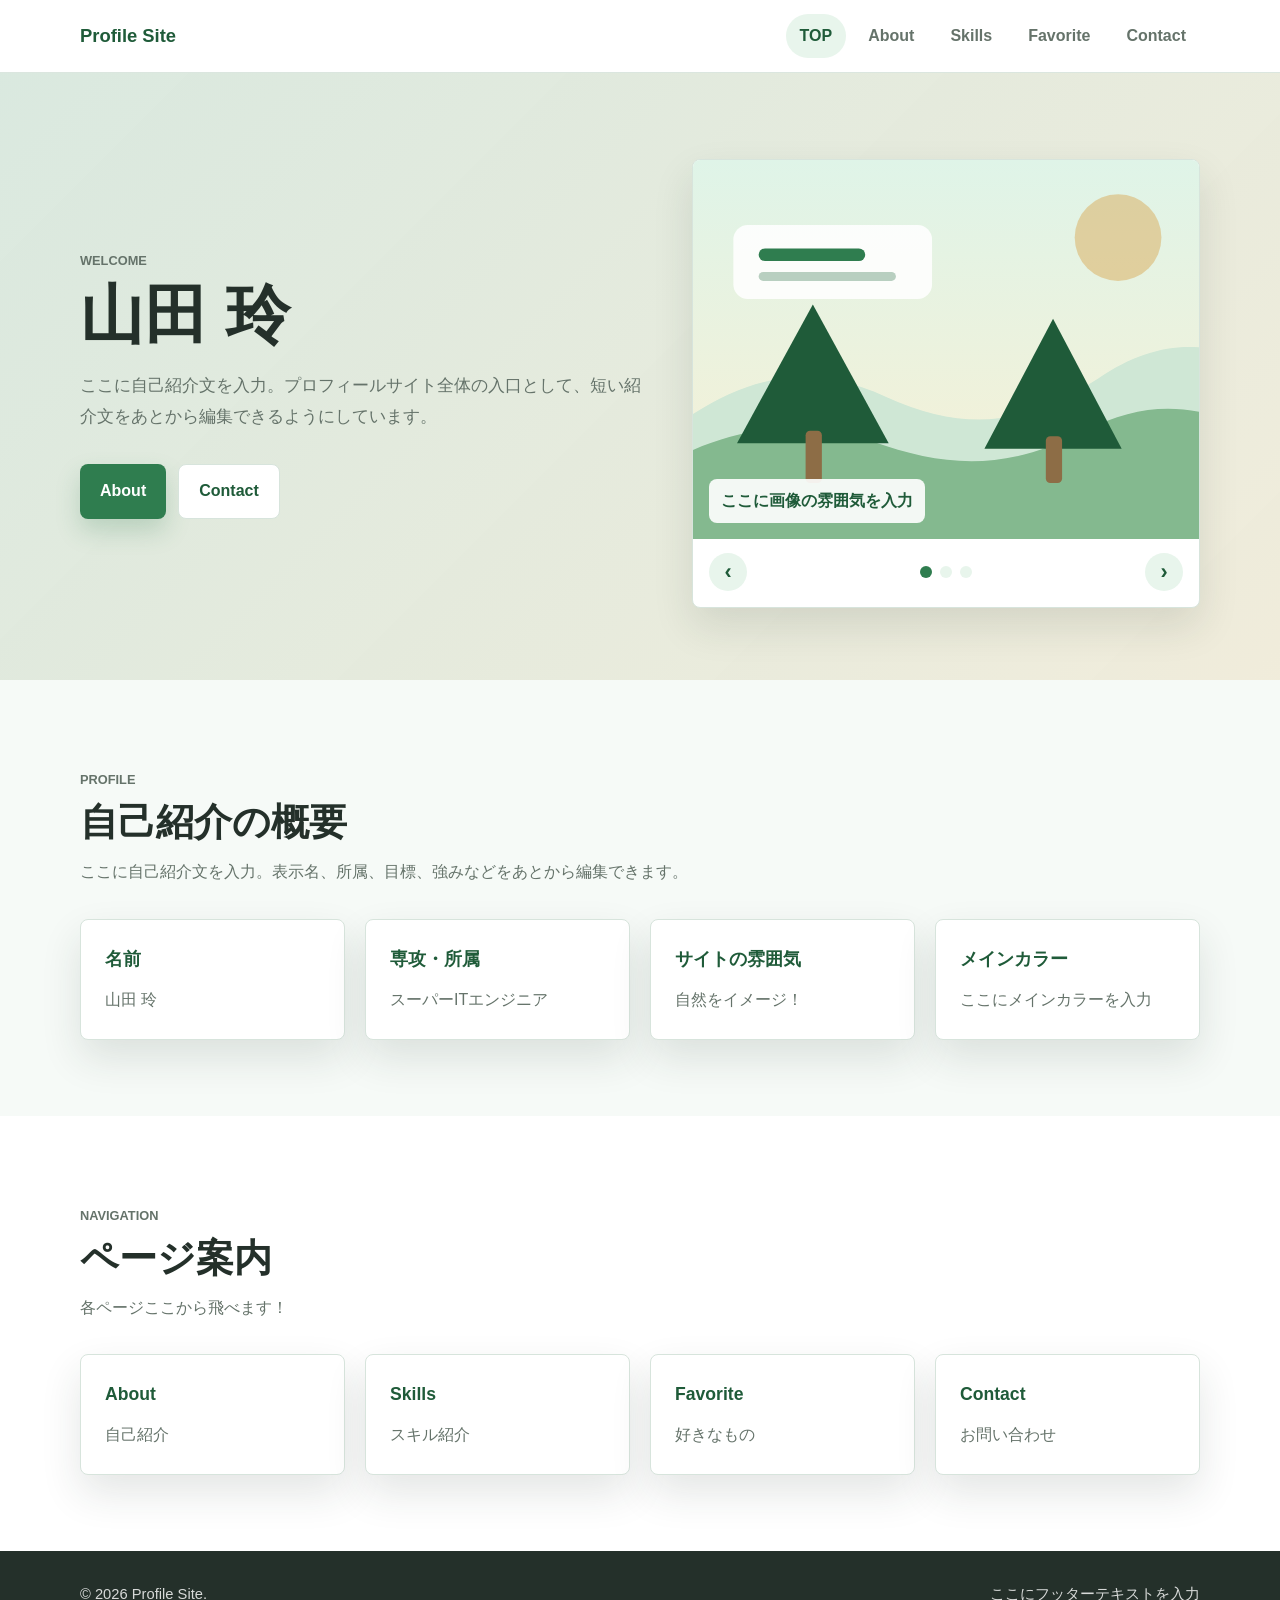
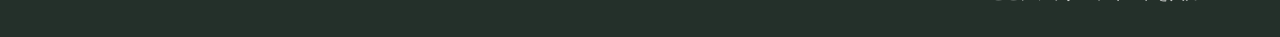
==== profile-site/index.html @ 790884bc "1.1" ====
<!DOCTYPE html>
<html lang="ja">
<head>
  <meta charset="UTF-8">
  <meta name="viewport" content="width=device-width, initial-scale=1.0">
  <title>TOP | Profile Site</title>
  <meta name="description" content="あとから編集できる自己紹介プロフィールサイトです。">
  <link rel="stylesheet" href="css/reset.css">
  <link rel="stylesheet" href="css/style.css">
</head>
<body>
  <header class="site-header">
    <div class="site-header__inner">
      <a class="site-logo" href="index.html">Profile Site</a>
      <button class="menu-button" type="button" aria-controls="global-nav" aria-expanded="false" aria-label="メニューを開く">
        <span></span>
        <span></span>
        <span></span>
      </button>
      <nav id="global-nav" class="global-nav" aria-label="グローバルナビゲーション">
        <ul class="global-nav__list">
          <li><a href="index.html" aria-current="page">TOP</a></li>
          <li><a href="about.html">About</a></li>
          <li><a href="skills.html">Skills</a></li>
          <li><a href="favorite.html">Favorite</a></li>
          <li><a href="contact.html">Contact</a></li>
        </ul>
      </nav>
    </div>
  </header>

  <main>
    <section class="hero" data-fade>
      <div class="container hero__layout">
        <div class="hero__text">
          <p class="section-label">Welcome</p>
          <h1>山田 玲</h1>
          <p>ここに自己紹介文を入力。プロフィールサイト全体の入口として、短い紹介文をあとから編集できるようにしています。</p>
          <div class="hero__actions">
            <a class="button button--primary" href="about.html">About</a>
            <a class="button button--secondary" href="contact.html">Contact</a>
          </div>
        </div>

        <section class="slider" data-slider aria-label="自然をテーマにした画像スライダー">
          <div class="slider__viewport">
            <div class="slider__track" data-slider-track>
              <figure class="slider__slide">
                <img src="images/hero-01.svg" alt="自然をイメージした仮画像1">
                <figcaption>ここに画像の雰囲気を入力</figcaption>
              </figure>
              <figure class="slider__slide">
                <img src="images/hero-02.svg" alt="自然をイメージした仮画像2">
                <figcaption>ここに画像の雰囲気を入力</figcaption>
              </figure>
              <figure class="slider__slide">
                <img src="images/hero-03.svg" alt="自然をイメージした仮画像3">
                <figcaption>ここに画像の雰囲気を入力</figcaption>
              </figure>
            </div>
          </div>
          <div class="slider__controls">
            <button class="slider__button" type="button" data-slider-prev aria-label="前の画像へ">‹</button>
            <div class="slider__dots" data-slider-dots aria-label="スライダー位置"></div>
            <button class="slider__button" type="button" data-slider-next aria-label="次の画像へ">›</button>
          </div>
        </section>
      </div>
    </section>

    <section class="section" data-fade>
      <div class="container">
        <div class="section-heading">
          <p class="section-label">Profile</p>
          <h2>自己紹介の概要</h2>
          <p>ここに自己紹介文を入力。表示名、所属、目標、強みなどをあとから編集できます。</p>
        </div>
        <div class="summary-grid">
          <article class="summary-card">
            <h3>名前</h3>
            <p>山田 玲</p>
          </article>
          <article class="summary-card">
            <h3>専攻・所属</h3>
            <p>スーパーITエンジニア</p>
          </article>
          <article class="summary-card">
            <h3>サイトの雰囲気</h3>
            <p>自然をイメージ！</p>
          </article>
          <article class="summary-card">
            <h3>メインカラー</h3>
            <p>ここにメインカラーを入力</p>
          </article>
        </div>
      </div>
    </section>

    <section class="section section--soft" data-fade>
      <div class="container">
        <div class="section-heading">
          <p class="section-label">Navigation</p>
          <h2>ページ案内</h2>
          <p>各ページここから飛べます！</p>
        </div>
        <div class="link-card-grid">
          <a class="link-card" href="about.html">
            <span>About</span>
            <p>自己紹介</p>
          </a>
          <a class="link-card" href="skills.html">
            <span>Skills</span>
            <p>スキル紹介</p>
          </a>
          <a class="link-card" href="favorite.html">
            <span>Favorite</span>
            <p>好きなもの</p>
          </a>
          <a class="link-card" href="contact.html">
            <span>Contact</span>
            <p>お問い合わせ</p>
          </a>
        </div>
      </div>
    </section>
  </main>

  <footer class="site-footer">
    <div class="container site-footer__inner">
      <p>&copy; 2026 Profile Site.</p>
      <p>ここにフッターテキストを入力</p>
    </div>
  </footer>

  <button class="page-top" type="button" aria-label="ページ上部へ戻る">↑</button>
  <script src="js/script.js"></script>
</body>
</html>
---- profile-site/css/style.css ----
:root {
  --color-main: #2f7d4f;
  --color-main-dark: #1f5b39;
  --color-main-light: #e8f5ec;
  --color-accent: #d7a34b;
  --color-ink: #24302a;
  --color-muted: #65736a;
  --color-line: #d7e4dc;
  --color-bg: #f6faf7;
  --color-surface: #ffffff;
  --shadow: 0 18px 40px rgba(36, 48, 42, 0.12);
  --radius: 8px;
  --max-width: 1120px;
}

html {
  scroll-behavior: smooth;
}

body {
  background: var(--color-bg);
  color: var(--color-ink);
  font-family: "Hiragino Kaku Gothic ProN", "Yu Gothic", Meiryo, sans-serif;
  font-size: 16px;
  line-height: 1.8;
}

:focus-visible {
  outline: 3px solid rgba(215, 163, 75, 0.65);
  outline-offset: 3px;
}

.container {
  width: min(100% - 40px, var(--max-width));
  margin: 0 auto;
}

.site-header {
  position: sticky;
  top: 0;
  z-index: 100;
  border-bottom: 1px solid rgba(215, 228, 220, 0.9);
  background: rgba(255, 255, 255, 0.94);
  backdrop-filter: blur(14px);
}

.site-header__inner {
  display: flex;
  align-items: center;
  justify-content: space-between;
  width: min(100% - 40px, var(--max-width));
  min-height: 72px;
  margin: 0 auto;
  gap: 24px;
}

.site-logo {
  color: var(--color-main-dark);
  font-size: 1.15rem;
  font-weight: 800;
}

.global-nav__list {
  display: flex;
  align-items: center;
  gap: 8px;
}

.global-nav__list a {
  display: inline-flex;
  align-items: center;
  min-height: 42px;
  padding: 8px 14px;
  border-radius: 999px;
  color: var(--color-muted);
  font-weight: 700;
  transition: background-color 0.2s ease, color 0.2s ease;
}

.global-nav__list a:hover,
.global-nav__list a[aria-current="page"] {
  background: var(--color-main-light);
  color: var(--color-main-dark);
}

.menu-button {
  display: none;
  width: 44px;
  height: 44px;
  border-radius: var(--radius);
  background: var(--color-main);
  padding: 10px;
}

.menu-button span {
  display: block;
  width: 100%;
  height: 2px;
  margin: 5px 0;
  background: #ffffff;
  transition: transform 0.2s ease, opacity 0.2s ease;
}

.is-menu-open .menu-button span:nth-child(1) {
  transform: translateY(7px) rotate(45deg);
}

.is-menu-open .menu-button span:nth-child(2) {
  opacity: 0;
}

.is-menu-open .menu-button span:nth-child(3) {
  transform: translateY(-7px) rotate(-45deg);
}

.hero,
.page-hero {
  padding: 86px 0 72px;
  background:
    linear-gradient(135deg, rgba(47, 125, 79, 0.14), rgba(215, 163, 75, 0.16)),
    var(--color-bg);
}

.hero__layout,
.page-hero__layout,
.about-layout,
.contact-layout {
  display: grid;
  grid-template-columns: minmax(0, 1fr) minmax(320px, 0.9fr);
  gap: 48px;
  align-items: center;
}

.hero__text h1,
.page-hero h1 {
  margin-top: 8px;
  font-size: clamp(2.2rem, 5vw, 4.2rem);
  line-height: 1.12;
}

.hero__text p,
.page-hero p,
.section-heading p,
.summary-card p,
.link-card p,
.skill-card p,
.favorite-card p,
.contact-info p,
.profile-list dd {
  color: var(--color-muted);
}

.hero__text > p:last-of-type {
  max-width: 620px;
  margin-top: 20px;
  font-size: 1.05rem;
}

.section-label {
  color: var(--color-accent);
  font-size: 0.8rem;
  font-weight: 800;
  text-transform: uppercase;
}

.hero__actions {
  display: flex;
  flex-wrap: wrap;
  gap: 12px;
  margin-top: 32px;
}

.button {
  display: inline-flex;
  align-items: center;
  justify-content: center;
  min-height: 48px;
  padding: 12px 20px;
  border-radius: var(--radius);
  font-weight: 800;
  transition: transform 0.2s ease, background-color 0.2s ease, box-shadow 0.2s ease;
}

.button:hover {
  transform: translateY(-2px);
}

.button--primary {
  background: var(--color-main);
  color: #ffffff;
  box-shadow: 0 12px 24px rgba(47, 125, 79, 0.22);
}

.button--primary:hover {
  background: var(--color-main-dark);
}

.button--secondary {
  border: 1px solid var(--color-line);
  background: var(--color-surface);
  color: var(--color-main-dark);
}

.slider,
.page-hero__image,
.summary-card,
.link-card,
.skill-card,
.favorite-card,
.contact-info,
.contact-form,
.profile-list div {
  border: 1px solid var(--color-line);
  border-radius: var(--radius);
  background: var(--color-surface);
  box-shadow: var(--shadow);
}

.slider {
  overflow: hidden;
}

.slider__viewport {
  overflow: hidden;
}

.slider__track {
  display: flex;
  transition: transform 0.45s ease;
}

.slider__slide {
  position: relative;
  min-width: 100%;
  aspect-ratio: 4 / 3;
}

.slider__slide img {
  width: 100%;
  height: 100%;
  object-fit: cover;
}

.slider__slide figcaption {
  position: absolute;
  left: 16px;
  bottom: 16px;
  max-width: calc(100% - 32px);
  border-radius: var(--radius);
  background: rgba(255, 255, 255, 0.9);
  color: var(--color-main-dark);
  font-weight: 800;
  padding: 8px 12px;
}

.slider__controls {
  display: flex;
  align-items: center;
  justify-content: space-between;
  gap: 12px;
  padding: 14px 16px 16px;
}

.slider__button,
.slider__dot {
  display: inline-flex;
  align-items: center;
  justify-content: center;
  border-radius: 999px;
  background: var(--color-main-light);
  color: var(--color-main-dark);
  font-weight: 900;
}

.slider__button {
  width: 38px;
  height: 38px;
  font-size: 1.35rem;
}

.slider__dots {
  display: flex;
  gap: 8px;
}

.slider__dot {
  width: 12px;
  height: 12px;
  padding: 0;
}

.slider__dot.is-active {
  background: var(--color-main);
}

.section {
  padding: 76px 0;
}

.section--soft {
  background: #ffffff;
}

.section-heading {
  max-width: 680px;
  margin-bottom: 32px;
}

.section-heading h2,
.contact-info h2 {
  margin-top: 8px;
  font-size: clamp(1.7rem, 3vw, 2.35rem);
  line-height: 1.25;
}

.section-heading p,
.contact-info p {
  margin-top: 12px;
}

.summary-grid,
.link-card-grid,
.card-grid {
  display: grid;
  gap: 20px;
}

.summary-grid,
.link-card-grid {
  grid-template-columns: repeat(4, minmax(0, 1fr));
}

.summary-card,
.link-card,
.skill-card,
.favorite-card,
.contact-info,
.contact-form,
.profile-list div {
  padding: 24px;
}

.summary-card h3,
.link-card span,
.skill-card h3,
.favorite-card h3 {
  color: var(--color-main-dark);
  font-size: 1.1rem;
  font-weight: 800;
}

.summary-card p,
.link-card p,
.skill-card p,
.favorite-card p {
  margin-top: 10px;
}

.link-card {
  transition: transform 0.2s ease, border-color 0.2s ease;
}

.link-card:hover {
  border-color: var(--color-main);
  transform: translateY(-3px);
}

.page-hero__image {
  width: 100%;
}

.profile-list {
  display: grid;
  gap: 12px;
}

.profile-list dt {
  color: var(--color-main-dark);
  font-weight: 800;
}

.profile-list dd {
  margin-top: 4px;
}

.card-grid--skills {
  grid-template-columns: repeat(2, minmax(0, 1fr));
}

.card-grid--favorite {
  grid-template-columns: repeat(3, minmax(0, 1fr));
}

.card-label {
  display: inline-flex;
  border-radius: 999px;
  background: var(--color-main-light);
  color: var(--color-main-dark);
  font-size: 0.8rem;
  font-weight: 800;
  padding: 4px 10px;
}

.skill-card h3 {
  margin-top: 12px;
}

.skill-bar {
  overflow: hidden;
  height: 10px;
  margin-top: 20px;
  border-radius: 999px;
  background: #e5eee8;
}

.skill-bar span {
  display: block;
  height: 100%;
  border-radius: inherit;
  background: linear-gradient(90deg, var(--color-main), var(--color-accent));
}

.skill-card__level {
  font-size: 0.92rem;
}

.favorite-card__number {
  display: inline-flex;
  align-items: center;
  justify-content: center;
  width: 48px;
  height: 48px;
  border-radius: var(--radius);
  background: var(--color-main-light);
  color: var(--color-main-dark);
  font-weight: 900;
}

.favorite-card h3 {
  margin-top: 16px;
}

.contact-layout {
  align-items: start;
}

.contact-info__mail {
  display: inline-flex;
  border-radius: var(--radius);
  background: var(--color-main-light);
  color: var(--color-main-dark);
  font-weight: 800;
  padding: 10px 12px;
}

.form-field + .form-field {
  margin-top: 18px;
}

.form-field label {
  display: block;
  color: var(--color-main-dark);
  font-weight: 800;
  margin-bottom: 8px;
}

.form-field input,
.form-field textarea {
  width: 100%;
  border: 1px solid var(--color-line);
  border-radius: var(--radius);
  background: #fbfdfb;
  color: var(--color-ink);
  padding: 13px 14px;
  transition: border-color 0.2s ease, box-shadow 0.2s ease;
}

.form-field input:focus,
.form-field textarea:focus {
  border-color: var(--color-main);
  box-shadow: 0 0 0 4px rgba(47, 125, 79, 0.12);
  outline: none;
}

.form-field.is-error input,
.form-field.is-error textarea {
  border-color: #c75f4d;
}

.form-error {
  min-height: 1.5em;
  margin-top: 6px;
  color: #c75f4d;
  font-size: 0.9rem;
  font-weight: 700;
}

.contact-form__button {
  width: 100%;
  margin-top: 20px;
}

.form-status {
  min-height: 1.5em;
  margin-top: 14px;
  color: var(--color-main-dark);
  font-weight: 800;
  text-align: center;
}

.site-footer {
  background: var(--color-ink);
  color: #ffffff;
  padding: 30px 0;
}

.site-footer__inner {
  display: flex;
  align-items: center;
  justify-content: space-between;
  gap: 16px;
}

.site-footer p {
  color: rgba(255, 255, 255, 0.82);
  font-size: 0.92rem;
}

.page-top {
  position: fixed;
  right: 20px;
  bottom: 20px;
  z-index: 90;
  width: 46px;
  height: 46px;
  border-radius: 999px;
  background: var(--color-main);
  color: #ffffff;
  font-weight: 900;
  box-shadow: 0 12px 24px rgba(47, 125, 79, 0.24);
  opacity: 0;
  pointer-events: none;
  transform: translateY(12px);
  transition: opacity 0.2s ease, transform 0.2s ease;
}

.page-top.is-visible {
  opacity: 1;
  pointer-events: auto;
  transform: translateY(0);
}

[data-fade] {
  opacity: 0;
  transform: translateY(24px);
  transition: opacity 0.7s ease, transform 0.7s ease;
}

[data-fade].is-visible {
  opacity: 1;
  transform: translateY(0);
}

@media (max-width: 960px) {
  .hero__layout,
  .page-hero__layout,
  .about-layout,
  .contact-layout {
    grid-template-columns: 1fr;
  }

  .summary-grid,
  .link-card-grid,
  .card-grid--favorite {
    grid-template-columns: repeat(2, minmax(0, 1fr));
  }
}

@media (max-width: 760px) {
  .container,
  .site-header__inner {
    width: min(100% - 28px, var(--max-width));
  }

  .site-header__inner {
    min-height: 64px;
  }

  .menu-button {
    display: block;
  }

  .global-nav {
    position: absolute;
    top: 64px;
    left: 14px;
    right: 14px;
    display: none;
    border: 1px solid var(--color-line);
    border-radius: var(--radius);
    background: #ffffff;
    box-shadow: var(--shadow);
    padding: 10px;
  }

  .is-menu-open .global-nav {
    display: block;
  }

  .global-nav__list {
    display: grid;
    gap: 4px;
  }

  .global-nav__list a {
    justify-content: center;
    width: 100%;
    border-radius: var(--radius);
  }

  .hero,
  .page-hero {
    padding: 54px 0 48px;
  }

  .section {
    padding: 56px 0;
  }

  .card-grid--skills,
  .summary-grid,
  .link-card-grid,
  .card-grid--favorite {
    grid-template-columns: 1fr;
  }

  .site-footer__inner {
    display: grid;
    text-align: center;
  }
}

@media (max-width: 480px) {
  body {
    font-size: 15px;
  }

  .hero__actions {
    display: grid;
  }

  .button {
    width: 100%;
  }

  .summary-card,
  .link-card,
  .skill-card,
  .favorite-card,
  .contact-info,
  .contact-form,
  .profile-list div {
    padding: 20px;
  }

  .slider__slide figcaption {
    left: 10px;
    right: 10px;
    bottom: 10px;
    max-width: none;
    font-size: 0.84rem;
  }
}
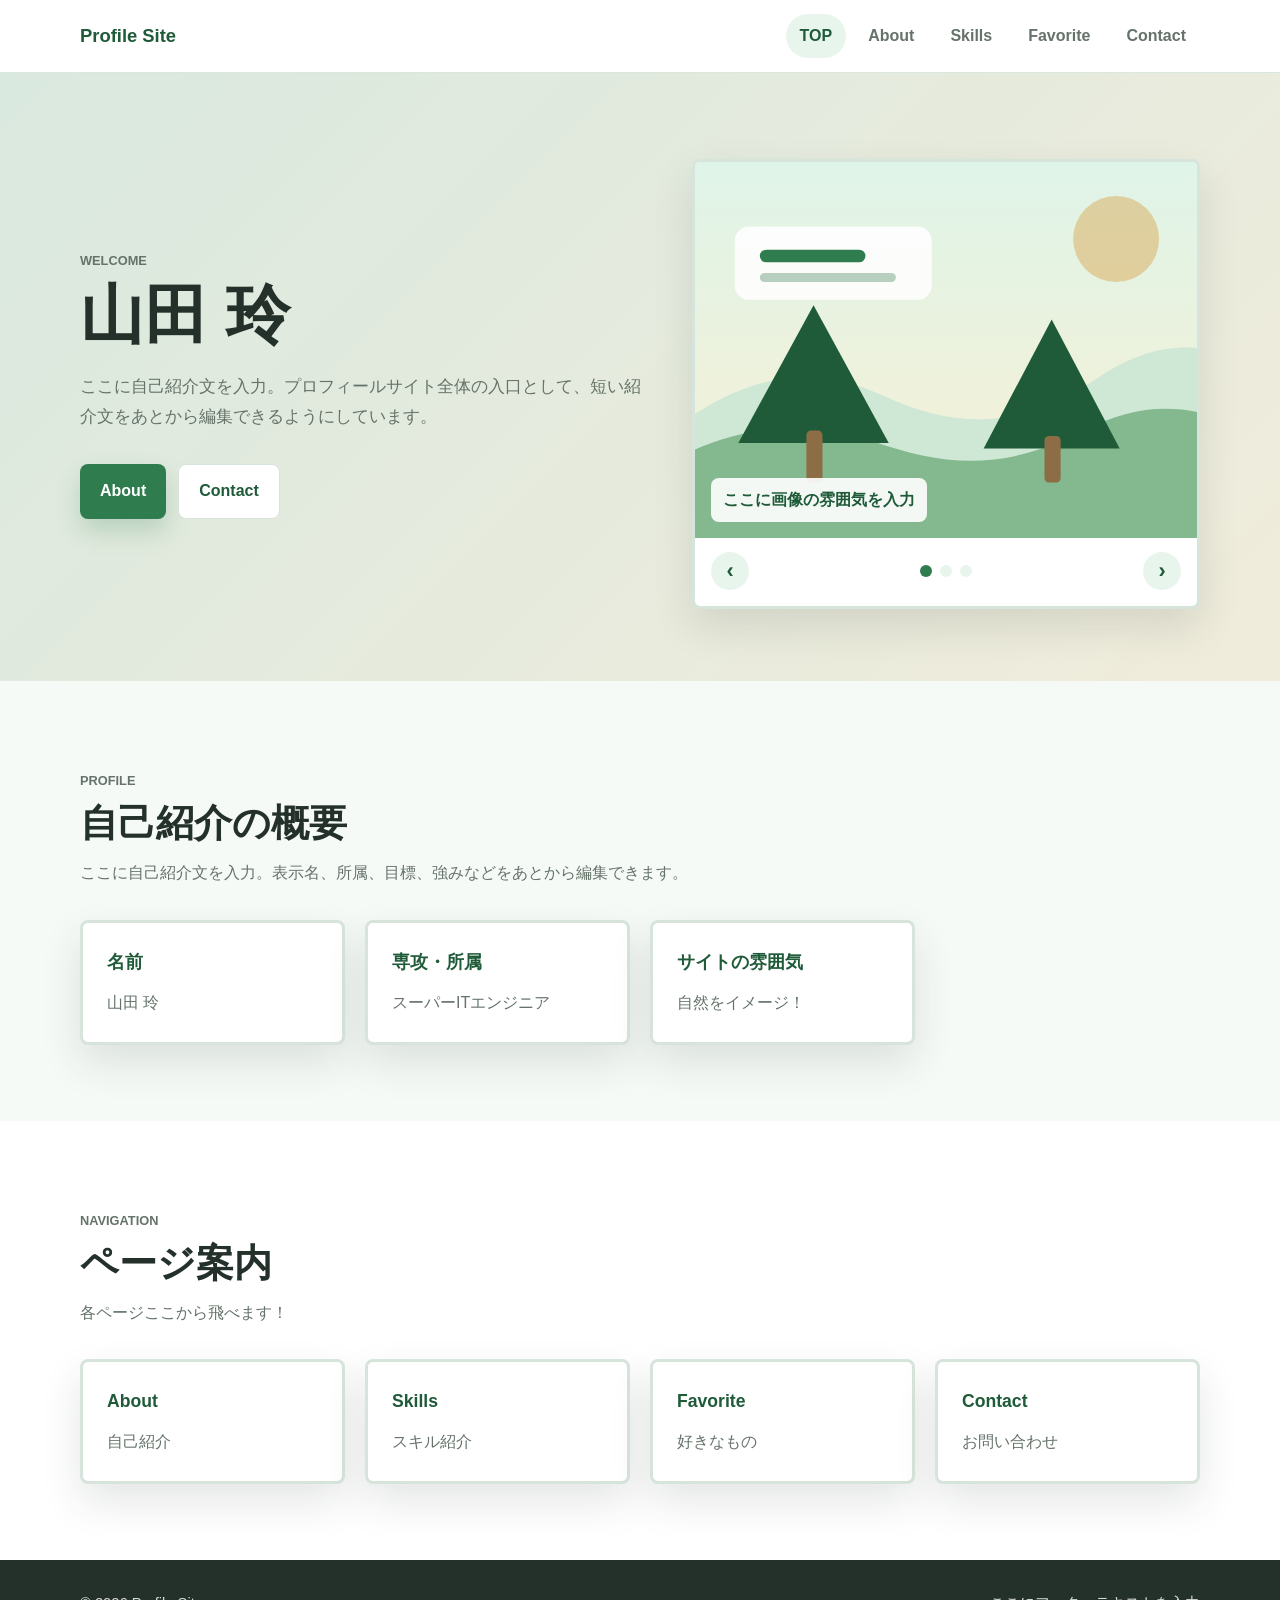
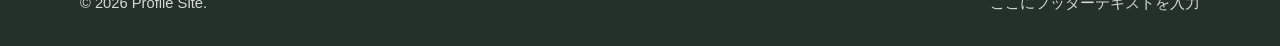
==== commit c4b77011: "1.2" ====
--- a/profile-site/index.html
+++ b/profile-site/index.html
@@ -87,11 +87,6 @@
           <article class="summary-card">
             <h3>サイトの雰囲気</h3>
             <p>自然をイメージ！</p>
-          </article>
-          <article class="summary-card">
-            <h3>メインカラー</h3>
-            <p>ここにメインカラーを入力</p>
-          </article>
         </div>
       </div>
     </section>
--- a/profile-site/css/style.css
+++ b/profile-site/css/style.css
@@ -134,7 +134,7 @@
 .hero__text h1,
 .page-hero h1 {
   margin-top: 8px;
-  font-size: clamp(2.2rem, 5vw, 4.2rem);
+  font-size: clamp(2.2rem, 5vw,4.2rem);
   line-height: 1.12;
 }
 
@@ -210,7 +210,7 @@
 .contact-info,
 .contact-form,
 .profile-list div {
-  border: 1px solid var(--color-line);
+  border:3px solid var(--color-line);
   border-radius: var(--radius);
   background: var(--color-surface);
   box-shadow: var(--shadow);
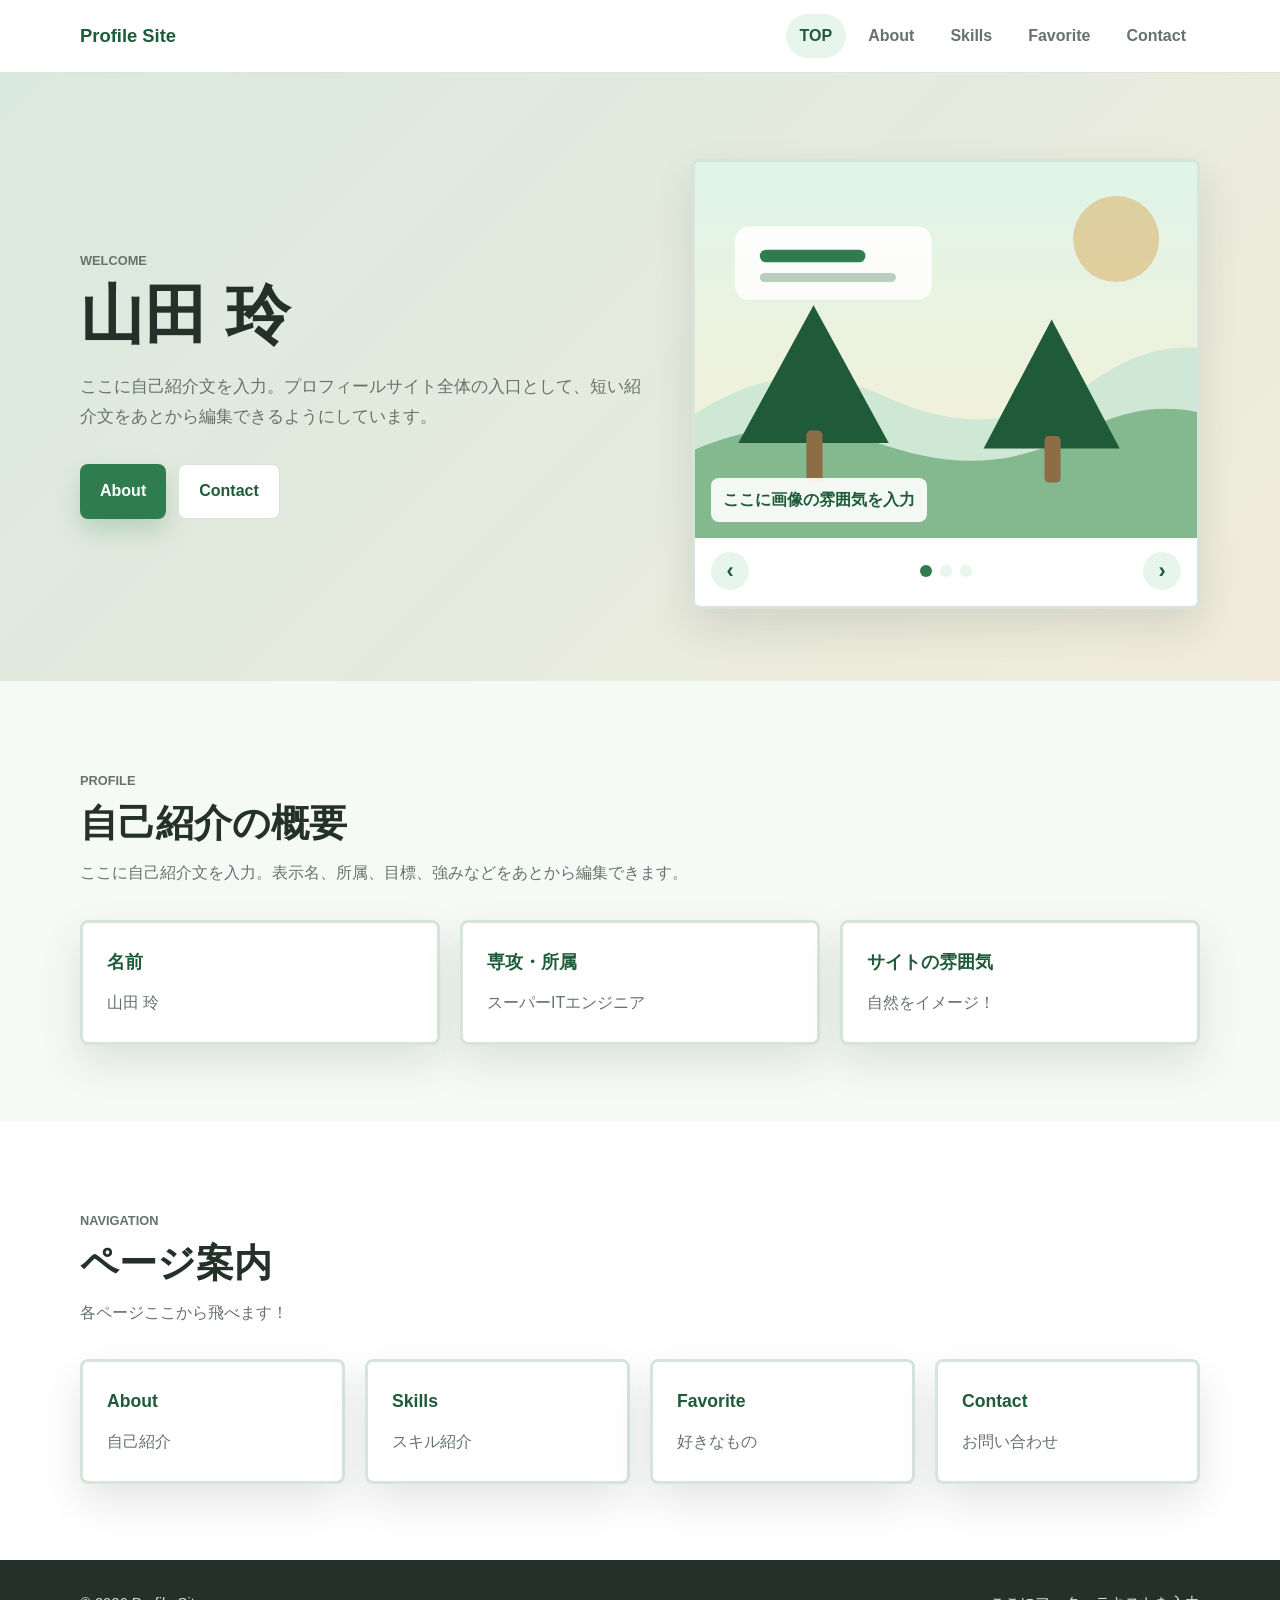
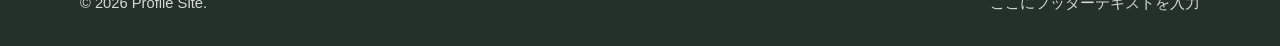
==== commit 484dbad8: "1.3" ====
--- a/profile-site/index.html
+++ b/profile-site/index.html
@@ -87,6 +87,8 @@
           <article class="summary-card">
             <h3>サイトの雰囲気</h3>
             <p>自然をイメージ！</p>
+          </article>
+
         </div>
       </div>
     </section>
--- a/profile-site/css/style.css
+++ b/profile-site/css/style.css
@@ -329,7 +329,9 @@
 .link-card-grid {
   grid-template-columns: repeat(4, minmax(0, 1fr));
 }
-
+.summary-grid{
+  grid-template-columns: repeat(3, minmax(0,1fr));
+}
 .summary-card,
 .link-card,
 .skill-card,
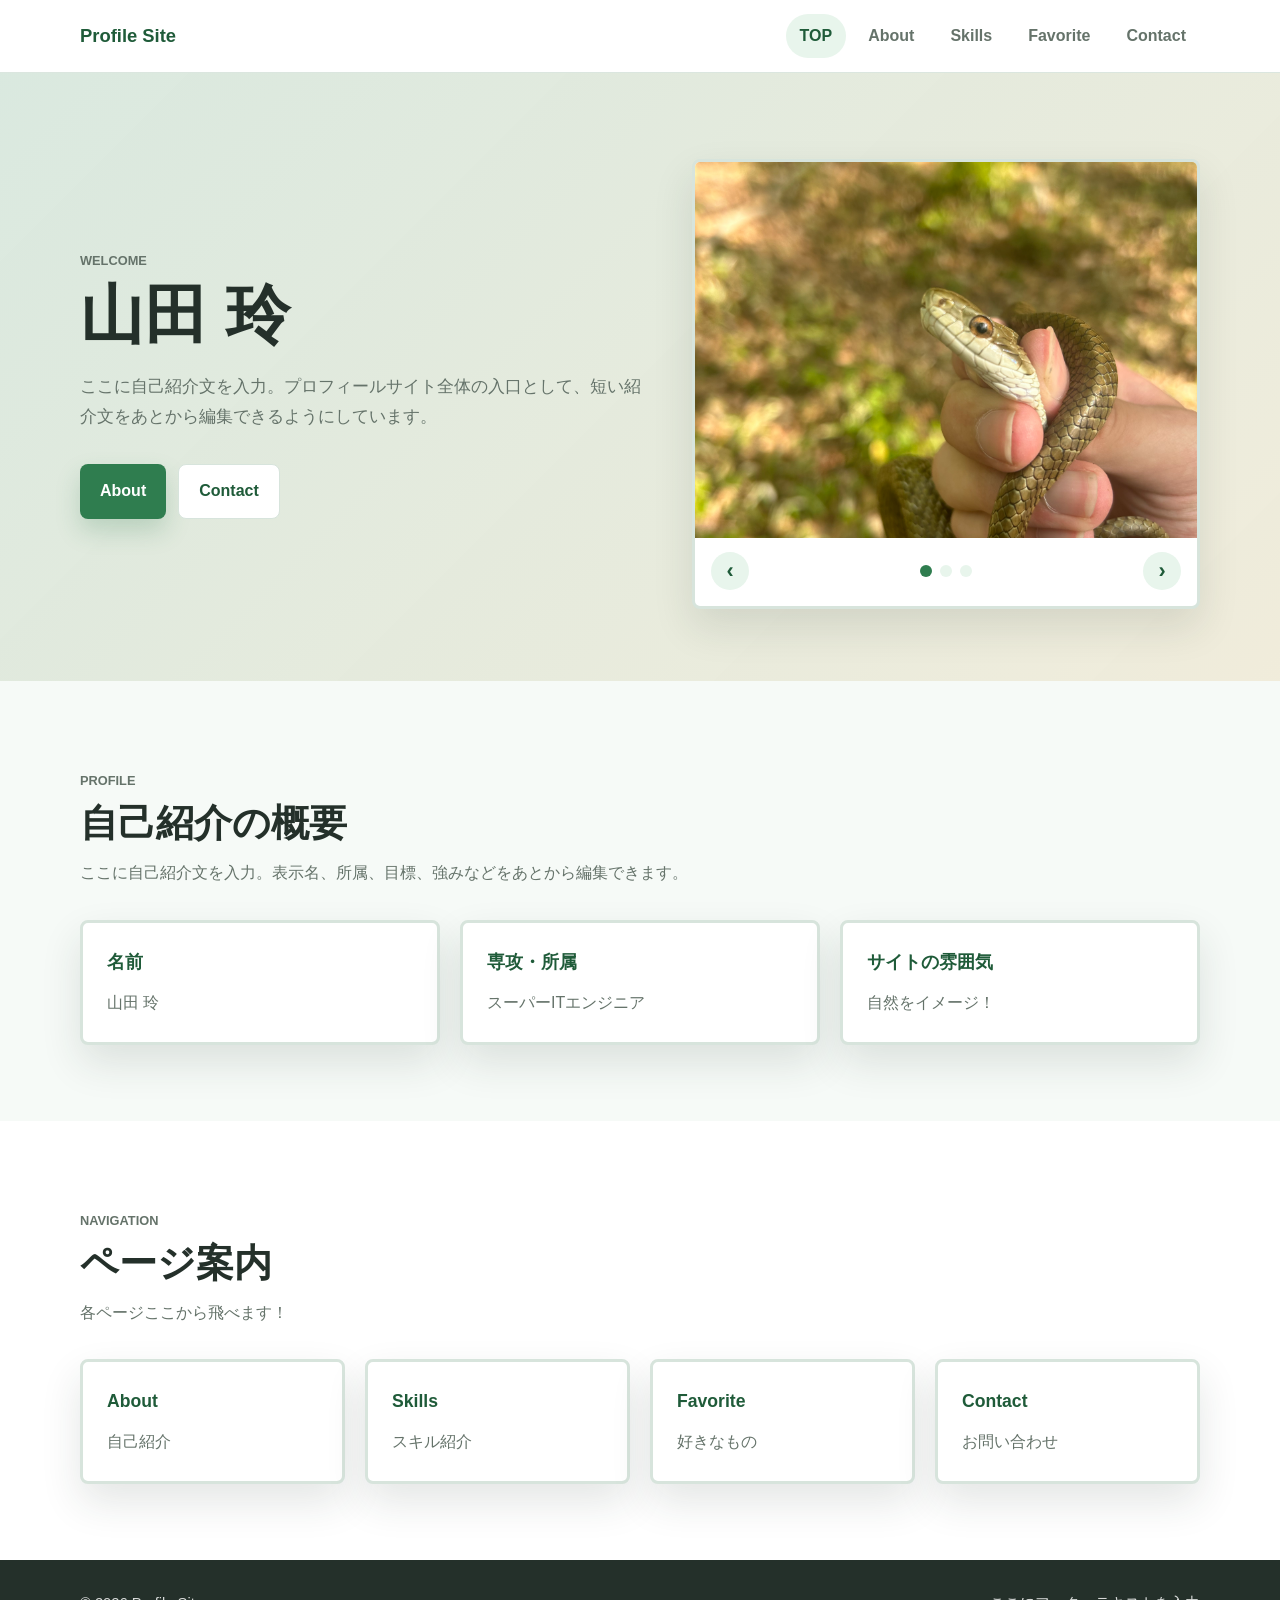
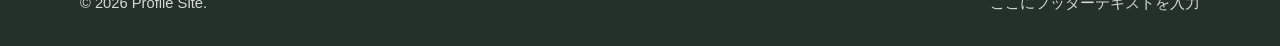
==== commit cabbd334: "1.4" ====
--- a/profile-site/index.html
+++ b/profile-site/index.html
@@ -46,16 +46,13 @@
           <div class="slider__viewport">
             <div class="slider__track" data-slider-track>
               <figure class="slider__slide">
-                <img src="images/hero-01.svg" alt="自然をイメージした仮画像1">
-                <figcaption>ここに画像の雰囲気を入力</figcaption>
+                <img src="images/top-sizen1.jpg" alt="自然をイメージした1">
               </figure>
               <figure class="slider__slide">
-                <img src="images/hero-02.svg" alt="自然をイメージした仮画像2">
-                <figcaption>ここに画像の雰囲気を入力</figcaption>
+                <img src="images/top-sizen2.jpg" alt="自然をイメージした2">
               </figure>
               <figure class="slider__slide">
-                <img src="images/hero-03.svg" alt="自然をイメージした仮画像3">
-                <figcaption>ここに画像の雰囲気を入力</figcaption>
+                <img src="images/top-sizen3.jpg" alt="自然をイメージした3">
               </figure>
             </div>
           </div>
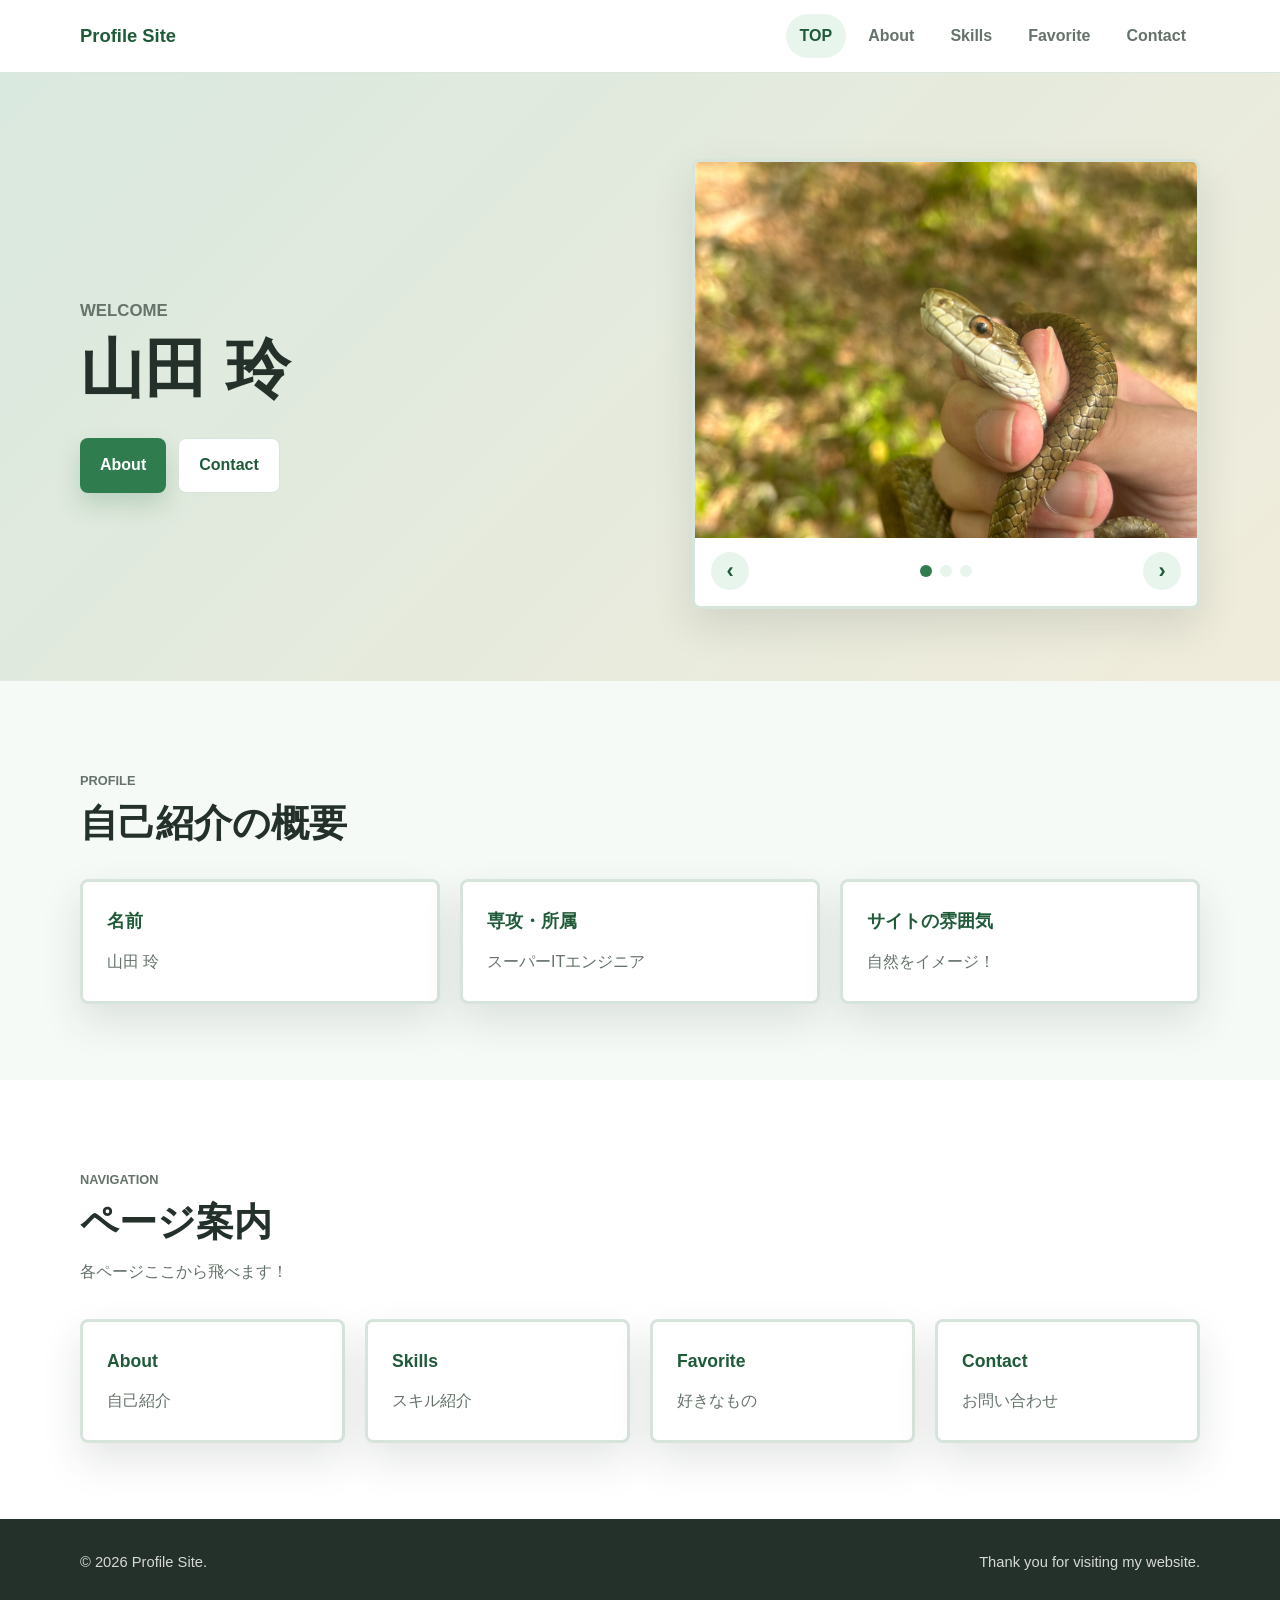
==== commit c2d32a30: "1.5" ====
--- a/profile-site/index.html
+++ b/profile-site/index.html
@@ -35,7 +35,6 @@
         <div class="hero__text">
           <p class="section-label">Welcome</p>
           <h1>山田 玲</h1>
-          <p>ここに自己紹介文を入力。プロフィールサイト全体の入口として、短い紹介文をあとから編集できるようにしています。</p>
           <div class="hero__actions">
             <a class="button button--primary" href="about.html">About</a>
             <a class="button button--secondary" href="contact.html">Contact</a>
@@ -70,7 +69,6 @@
         <div class="section-heading">
           <p class="section-label">Profile</p>
           <h2>自己紹介の概要</h2>
-          <p>ここに自己紹介文を入力。表示名、所属、目標、強みなどをあとから編集できます。</p>
         </div>
         <div class="summary-grid">
           <article class="summary-card">
@@ -122,7 +120,7 @@
   <footer class="site-footer">
     <div class="container site-footer__inner">
       <p>&copy; 2026 Profile Site.</p>
-      <p>ここにフッターテキストを入力</p>
+      <p>Thank you for visiting my website.</p>
     </div>
   </footer>
 
